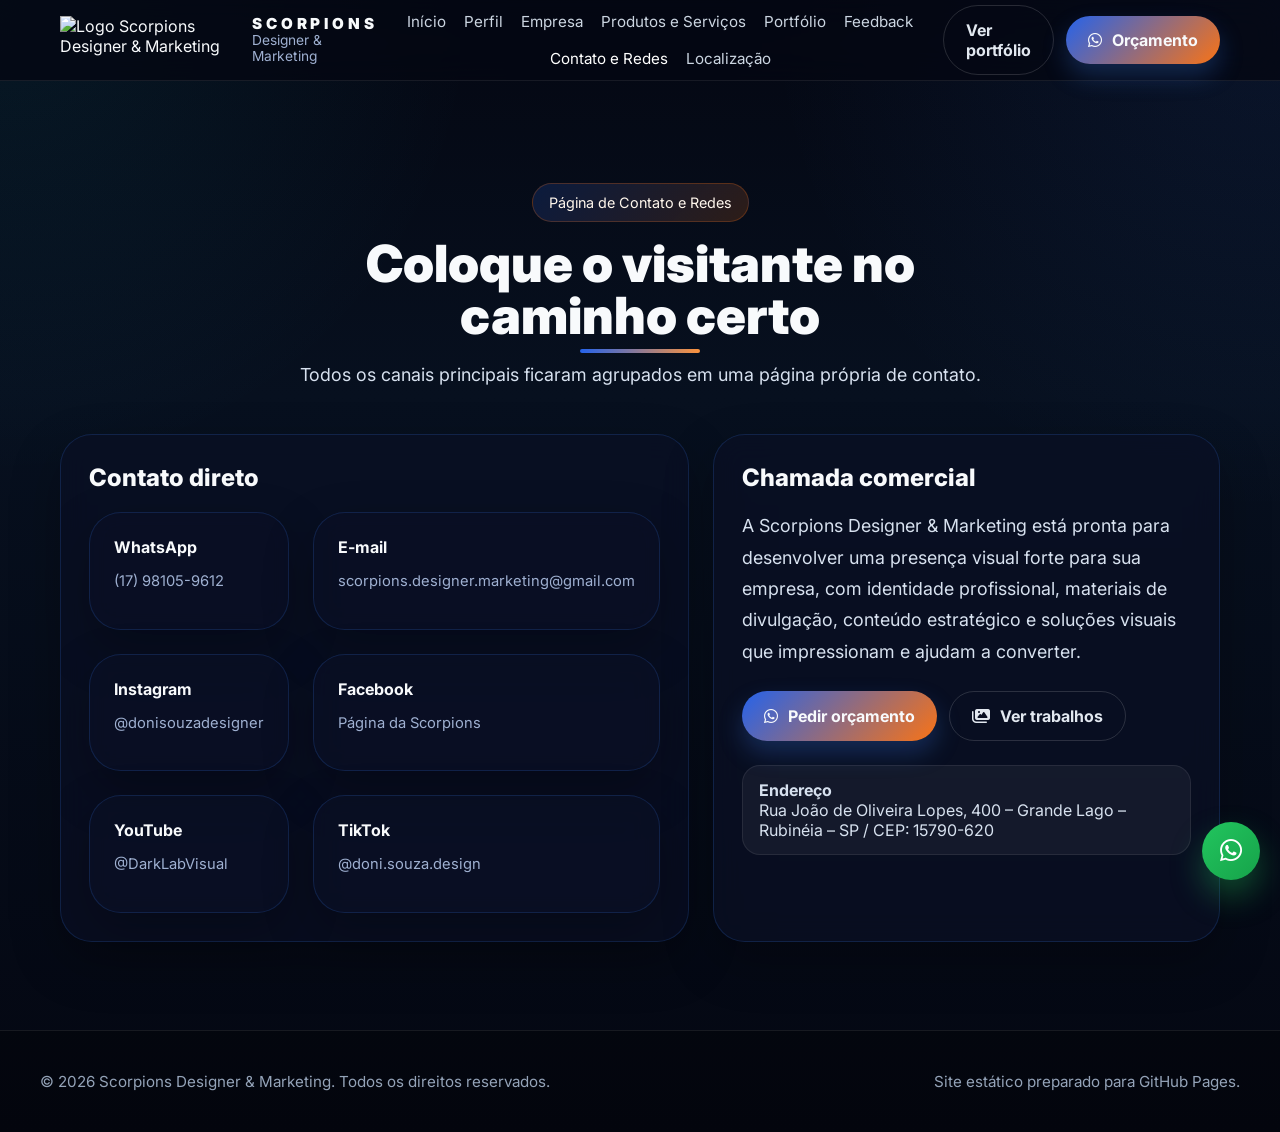
==== contato-redes.html @ 3c4b0440 "Add files via upload" ====
<!DOCTYPE html>
<html lang="pt-BR">
<head>
  <meta charset="UTF-8" />
  <meta name="viewport" content="width=device-width, initial-scale=1.0" />
  <meta name="description" content="Somos uma empresa de designer gráfico com experiência de mais de 40 anos na área de comunicação visual e marketing digital. Desenvolvemos conteúdo de artes gráficas, seja digital ou física. Nossa especialidade é o desenvolvimento de identidade visual empresarial e de marcas." />
  <meta name="theme-color" content="#050816" />
  <title>Contato e Redes | Scorpions Designer &amp; Marketing</title>
  <link rel="preconnect" href="https://fonts.googleapis.com">
  <link rel="preconnect" href="https://fonts.gstatic.com" crossorigin>
  <link href="https://fonts.googleapis.com/css2?family=Inter:wght@400;500;600;700;800;900&display=swap" rel="stylesheet">
  <link rel="stylesheet" href="https://cdnjs.cloudflare.com/ajax/libs/font-awesome/6.6.0/css/all.min.css">
  <link rel="stylesheet" href="assets/css/styles.css">
</head>
<body>
  <div class="noise"></div>
  <header class="site-header">
    <div class="container navbar">
      <a href="index.html" class="brand">
        <img src="https://i.postimg.cc/ZYfWFpmx/LOGO_SCORPIONS_2024_02.png" alt="Logo Scorpions Designer & Marketing">
        <div>
          <div class="brand-title">SCORPIONS</div>
          <div class="brand-sub">Designer & Marketing</div>
        </div>
      </a>
      <nav class="nav-links"><a href="index.html" class="">Início</a><a href="perfil.html" class="">Perfil</a><a href="empresa.html" class="">Empresa</a><a href="servicos.html" class="">Produtos e Serviços</a><a href="portfolio.html" class="">Portfólio</a><a href="feedback.html" class="">Feedback</a><a href="contato-redes.html" class="active">Contato e Redes</a><a href="localizacao.html" class="">Localização</a></nav>
      <div class="nav-actions">
        <a href="portfolio.html" class="btn-ghost hidden-mobile">Ver portfólio</a>
        <a href="https://wa.me/5517981059612?text=Olá!%20Vi%20o%20site%20da%20Scorpions%20Designer%20&%20Marketing%20e%20quero%20um%20orçamento." target="_blank" rel="noopener noreferrer" class="btn">
          <i class="fa-brands fa-whatsapp"></i><span class="hidden-mobile">Orçamento</span>
        </a>
      </div>
    </div>
  </header>
  
<main class="section">
  <div class="container">
    <div class="section-header">
      <p class="badge">Página de Contato e Redes</p>
      <h1 class="h2 glow-line">Coloque o visitante no caminho certo</h1>
      <p class="lead">Todos os canais principais ficaram agrupados em uma página própria de contato.</p>
    </div>
    <div class="two-col">
      <section class="glass panel">
        <h2 class="h3">Contato direto</h2>
        <div class="cards-grid" style="grid-template-columns:1fr 1fr;margin-top:20px">
          <a class="glass mini-card card-link" href="https://wa.me/5517981059612" target="_blank" rel="noopener noreferrer"><strong>WhatsApp</strong><p class="muted small">(17) 98105-9612</p></a>
          <a class="glass mini-card card-link" href="mailto:scorpions.designer.marketing@gmail.com"><strong>E-mail</strong><p class="muted small">scorpions.designer.marketing@gmail.com</p></a>
          <a class="glass mini-card card-link" href="https://www.instagram.com/donisouzadesigner/" target="_blank" rel="noopener noreferrer"><strong>Instagram</strong><p class="muted small">@donisouzadesigner</p></a>
          <a class="glass mini-card card-link" href="https://www.facebook.com/ScorpionsDesignerMarketingEInformatica" target="_blank" rel="noopener noreferrer"><strong>Facebook</strong><p class="muted small">Página da Scorpions</p></a>
          <a class="glass mini-card card-link" href="https://www.youtube.com/@DarkLabVisual" target="_blank" rel="noopener noreferrer"><strong>YouTube</strong><p class="muted small">@DarkLabVisual</p></a>
          <a class="glass mini-card card-link" href="https://www.tiktok.com/@doni.souza.design" target="_blank" rel="noopener noreferrer"><strong>TikTok</strong><p class="muted small">@doni.souza.design</p></a>
        </div>
      </section>
      <section class="glass panel">
        <h2 class="h3">Chamada comercial</h2>
        <p class="lead">A Scorpions Designer & Marketing está pronta para desenvolver uma presença visual forte para sua empresa, com identidade profissional, materiais de divulgação, conteúdo estratégico e soluções visuais que impressionam e ajudam a converter.</p>
        <div style="display:flex;flex-wrap:wrap;gap:12px;margin-top:24px">
          <a class="btn" href="https://wa.me/5517981059612?text=Olá!%20Vi%20o%20site%20da%20Scorpions%20Designer%20&%20Marketing%20e%20quero%20um%20orçamento." target="_blank" rel="noopener noreferrer"><i class="fa-brands fa-whatsapp"></i>Pedir orçamento</a>
          <a class="btn-ghost" href="portfolio.html"><i class="fa-solid fa-images"></i>Ver trabalhos</a>
        </div>
        <div class="notice" style="margin-top:24px">
          <strong>Endereço</strong><br>Rua João de Oliveira Lopes, 400 – Grande Lago – Rubinéia – SP / CEP: 15790-620
        </div>
      </section>
    </div>
  </div>
</main>

  
    <footer class="footer">
      <div class="container footer-inner">
        <p>© 2026 Scorpions Designer & Marketing. Todos os direitos reservados.</p>
        <p>Site estático preparado para GitHub Pages.</p>
      </div>
    </footer>
    <a class="whatsapp-float" href="https://wa.me/5517981059612?text=Olá!%20Vi%20o%20site%20da%20Scorpions%20Designer%20&%20Marketing%20e%20quero%20um%20orçamento." target="_blank" rel="noopener noreferrer" aria-label="WhatsApp">
      <i class="fa-brands fa-whatsapp"></i>
    </a>
    <script src="assets/js/site.js"></script>
    
</body>
</html>
---- assets/css/styles.css ----
:root{
  --bg:#050816;
  --bg-soft:#0a1024;
  --card:rgba(10,16,36,.72);
  --line:rgba(59,130,246,.18);
  --text:#f8fafc;
  --muted:#9fb0d1;
  --primary:#2563eb;
  --primary-2:#f97316;
  --accent:#fb923c;
  --success:#22c55e;
}
*{box-sizing:border-box;scroll-behavior:smooth}
body{
  margin:0;
  font-family:'Inter',system-ui,sans-serif;
  color:var(--text);
  background:
    radial-gradient(circle at top left, rgba(34,211,238,.08), transparent 28%),
    radial-gradient(circle at top right, rgba(59,130,246,.10), transparent 30%),
    linear-gradient(180deg, #040712 0%, #07101f 35%, #040712 100%);
}
a{text-decoration:none;color:inherit}
img{max-width:100%;display:block}
.noise{
  position:fixed;inset:0;pointer-events:none;opacity:.04;
  background-image:radial-gradient(#fff .5px, transparent .5px);
  background-size:14px 14px;z-index:60;mix-blend-mode:soft-light;
}
.site-header{
  position:sticky;top:0;z-index:50;
  border-bottom:1px solid rgba(255,255,255,.08);
  background:rgba(4,7,18,.78);
  backdrop-filter:blur(16px);
}
.container{max-width:1200px;margin:0 auto;padding:0 20px}
.navbar{min-height:80px;display:flex;align-items:center;justify-content:space-between;gap:20px}
.brand{display:flex;align-items:center;gap:12px;min-width:0}
.brand img{height:48px;width:auto}
.brand-title{font-weight:900;letter-spacing:.25em;font-size:.95rem;line-height:1}
.brand-sub{font-size:.86rem;color:var(--muted)}
.nav-links{display:flex;flex-wrap:wrap;gap:18px;align-items:center;justify-content:center}
.nav-links a{color:#cbd5e1;font-size:.95rem;transition:.25s}
.nav-links a:hover,.nav-links a.active{color:#fff}
.nav-actions{display:flex;align-items:center;gap:12px}
.btn,.btn-ghost{
  display:inline-flex;align-items:center;gap:10px;
  padding:14px 22px;border-radius:999px;font-weight:700;transition:.25s;
}
.btn{
  background:linear-gradient(135deg,var(--primary),var(--primary-2));
  box-shadow:0 12px 24px rgba(59,130,246,.25);
}
.btn:hover{filter:brightness(1.08)}
.btn-ghost{border:1px solid rgba(255,255,255,.14);color:#e2e8f0}
.btn-ghost:hover{border-color:rgba(249,115,22,.35);color:#fff}
.section{padding:88px 0}
.section-tight{padding:60px 0}
.hero{
  position:relative;overflow:hidden;min-height:calc(100vh - 80px);
  display:flex;align-items:center;
}
.hero::before{
  content:"";position:absolute;inset:0;z-index:-3;
  background:
    linear-gradient(180deg, rgba(4,7,18,.76), rgba(4,7,18,.96)),
    url('https://images.unsplash.com/photo-1516321318423-f06f85e504b3?q=80&w=1600&auto=format&fit=crop') center/cover no-repeat;
}
.hero::after{
  content:"";position:absolute;right:-10%;bottom:-18%;z-index:-2;
  width:min(58vw,760px);aspect-ratio:1;
  background:radial-gradient(circle, rgba(249,115,22,.18), transparent 60%);
  filter:blur(40px);
}
.logo-watermark{
  position:absolute;inset:0;display:grid;place-items:center;opacity:.10;pointer-events:none;z-index:-1;
}
.logo-watermark img{width:min(82vw,900px);filter:drop-shadow(0 0 30px rgba(249,115,22,.22)) drop-shadow(0 0 18px rgba(37,99,235,.35))}
.hero-grid,.two-col,.three-col,.four-col,.cards-grid{display:grid;gap:24px}
.hero-grid{grid-template-columns:1.2fr .8fr;align-items:center;min-height:calc(100vh - 80px)}
.two-col{grid-template-columns:1fr 1fr}
.three-col{grid-template-columns:repeat(3,1fr)}
.four-col{grid-template-columns:repeat(4,1fr)}
.cards-grid{grid-template-columns:repeat(3,1fr)}
.glass{
  background:var(--card);backdrop-filter:blur(14px);
  border:1px solid var(--line);box-shadow:0 20px 50px rgba(0,0,0,.25);
  border-radius:32px;
}
.panel{padding:28px}
.badge{
  display:inline-flex;align-items:center;gap:8px;border-radius:999px;
  border:1px solid rgba(249,115,22,.24);background:linear-gradient(135deg, rgba(37,99,235,.18), rgba(249,115,22,.16));
  color:#fff7ed;padding:10px 16px;font-size:.9rem
}
.dot{width:8px;height:8px;border-radius:999px;background:var(--accent)}
.h1{font-size:clamp(2.6rem,5vw,4.7rem);font-weight:900;line-height:.95;margin:18px 0}
.h2{font-size:clamp(2rem,4vw,3.4rem);font-weight:900;line-height:1.02;margin:0 0 14px}
.h3{font-size:1.5rem;font-weight:800;margin:0 0 10px}
.lead{font-size:1.12rem;line-height:1.75;color:#d7e1ef}
.muted{color:var(--muted)}
.gradient-text{
  background:linear-gradient(90deg,#60a5fa,#fb923c);
  -webkit-background-clip:text;background-clip:text;color:transparent;
}
.glow-line{position:relative}
.glow-line::after{
  content:"";position:absolute;left:50%;bottom:-12px;transform:translateX(-50%);
  width:120px;height:4px;border-radius:999px;background:linear-gradient(90deg,var(--primary),var(--accent))
}
.kpis{display:grid;grid-template-columns:repeat(3,1fr);gap:16px;margin-top:32px}
.kpi{padding:22px}
.kpi strong{display:block;font-size:1.9rem}
.card-link,.service-card,.review-card,.portfolio-card{transition:.25s}
.card-link:hover,.service-card:hover,.review-card:hover,.portfolio-card:hover{
  transform:translateY(-6px);border-color:rgba(249,115,22,.35);box-shadow:0 18px 40px rgba(0,0,0,.28)
}
.card-link{padding:24px}
.section-header{max-width:760px;margin:0 auto 44px;text-align:center}
.profile-photo{
  aspect-ratio:1/1;border-radius:28px;overflow:hidden;background:#0b1229;
  border:1px solid rgba(148,163,184,.16)
}
.list-check{display:grid;gap:10px;color:#d8e3ef;padding:0;margin:0;list-style:none}
.list-check li{display:flex;gap:10px;align-items:flex-start}
.list-check i{color:var(--accent);margin-top:4px}
.service-card,.review-card,.mini-card,.location-card{padding:24px}
.portfolio-controls{display:flex;flex-wrap:wrap;gap:12px}
.filter-btn{
  border:1px solid rgba(255,255,255,.15);color:#e2e8f0;background:transparent;
  padding:12px 18px;border-radius:999px;cursor:pointer;transition:.25s
}
.filter-btn.active,.filter-btn:hover{background:linear-gradient(135deg, rgba(37,99,235,.26), rgba(249,115,22,.24));border-color:rgba(249,115,22,.35);color:#fff}
.portfolio-grid{display:grid;grid-template-columns:repeat(4,1fr);gap:20px}
.portfolio-media{
  aspect-ratio:4/5;overflow:hidden;border-radius:26px 26px 0 0;
  background:linear-gradient(135deg, rgba(15,23,42,.98), rgba(30,41,59,.95))
}
.portfolio-media img,.portfolio-media video,.portfolio-media iframe{width:100%;height:100%;border:0;display:block;object-fit:cover}
.portfolio-content{padding:16px 18px}
.portfolio-badge{
  position:absolute;top:12px;right:12px;background:rgba(3,7,18,.75);
  border:1px solid rgba(148,163,184,.22);color:#e2e8f0;border-radius:999px;font-size:.74rem;padding:8px 12px
}
.portfolio-card{overflow:hidden}
.portfolio-card .portfolio-media-wrap{position:relative}
.placeholder-card{opacity:.78}
.feedback-form{display:grid;gap:14px}
.field{display:grid;gap:8px}
.input,.textarea{
  width:100%;border-radius:20px;border:1px solid rgba(255,255,255,.10);
  background:rgba(255,255,255,.05);padding:14px 16px;color:#fff;outline:0
}
.input:focus,.textarea:focus{border-color:rgba(34,211,238,.4)}
.map-frame{width:100%;min-height:420px;border:0;border-radius:26px}
.footer{border-top:1px solid rgba(255,255,255,.08);background:rgba(0,0,0,.28)}
.footer-inner{padding:26px 0;display:flex;gap:12px;justify-content:space-between;align-items:center;color:#94a3b8;font-size:.95rem}
.whatsapp-float{
  position:fixed;right:20px;bottom:20px;z-index:70;width:58px;height:58px;border-radius:999px;
  display:grid;place-items:center;background:linear-gradient(135deg,#22c55e,#16a34a);
  box-shadow:0 16px 32px rgba(34,197,94,.35);color:white;font-size:1.6rem
}
.hero-actions{display:flex;flex-wrap:wrap;gap:14px}
.callout-list{display:grid;gap:14px}
.split-action{display:flex;flex-wrap:wrap;gap:14px;justify-content:space-between;align-items:flex-start}
.quick-nav{display:grid;grid-template-columns:repeat(3,1fr);gap:18px}
.small{font-size:.92rem}
.notice{padding:14px 16px;border-radius:18px;background:rgba(255,255,255,.05);border:1px solid rgba(255,255,255,.08);color:#d7e1ef}
.hidden-mobile{display:inline-flex}
@media (max-width:1100px){
  .hero-grid,.two-col,.three-col,.four-col,.cards-grid,.quick-nav,.portfolio-grid{grid-template-columns:1fr 1fr}
}
@media (max-width:820px){
  .nav-links{display:none}
  .hero-grid,.two-col,.three-col,.four-col,.cards-grid,.quick-nav,.portfolio-grid,.kpis{grid-template-columns:1fr}
  .hidden-mobile{display:none}
  .section{padding:72px 0}
  .panel,.service-card,.review-card,.mini-card,.location-card,.card-link{padding:22px}
  .footer-inner{flex-direction:column;text-align:center}
  .brand-title{font-size:.82rem}
}
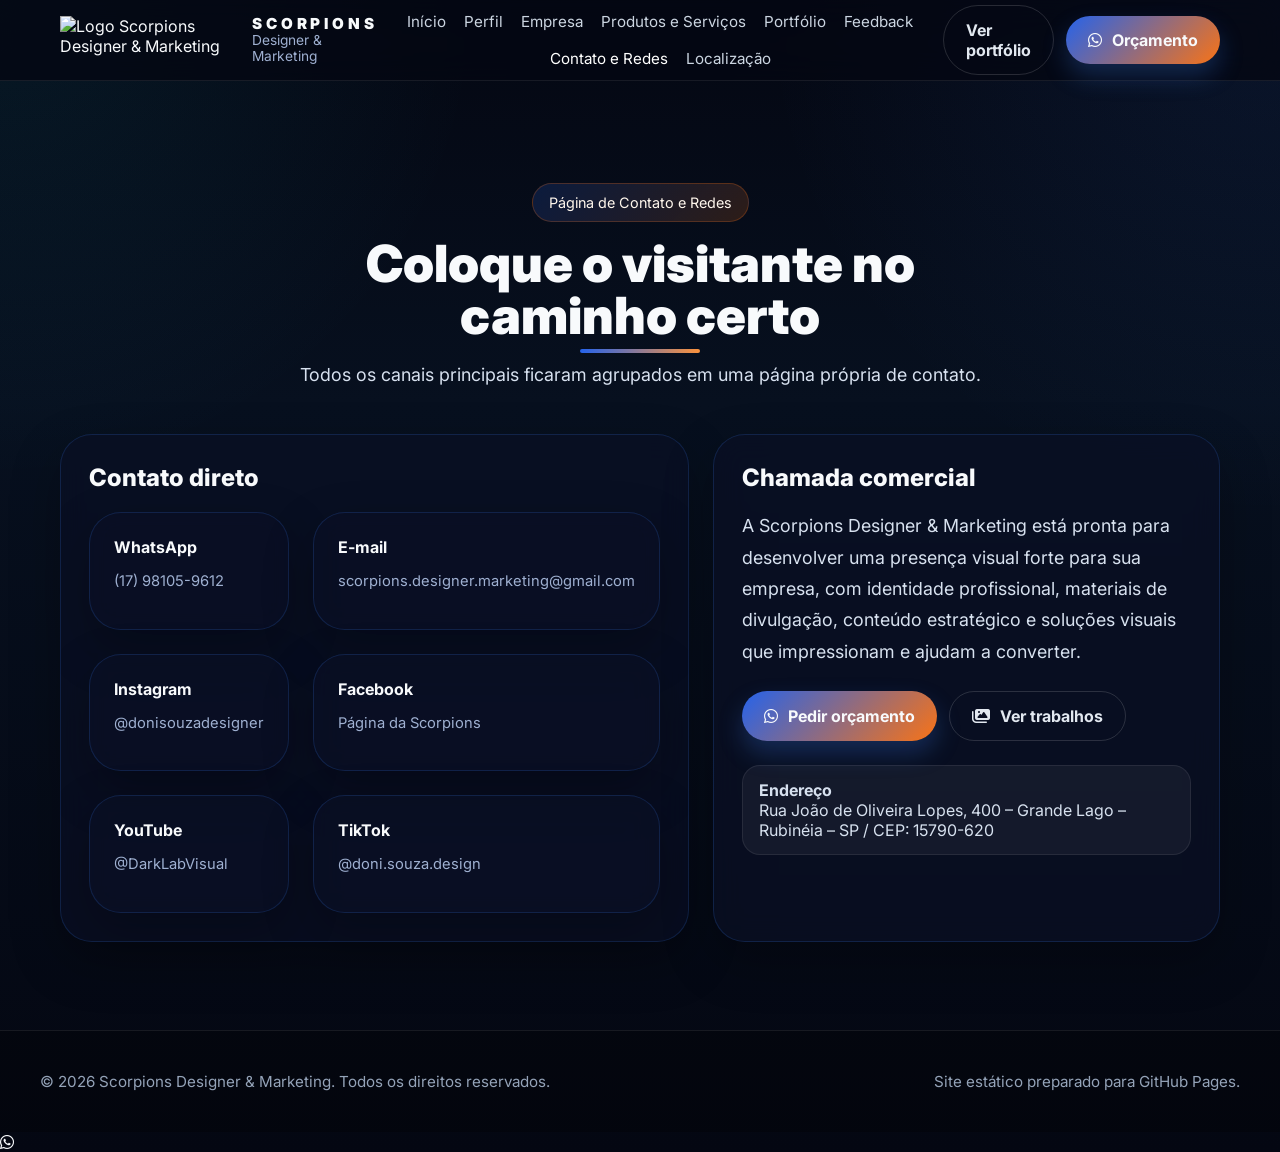
==== commit d3d5c99a: "Update contato-redes.html" ====
--- a/contato-redes.html
+++ b/contato-redes.html
@@ -74,7 +74,7 @@
         <p>Site estático preparado para GitHub Pages.</p>
       </div>
     </footer>
-    <a class="whatsapp-float" href="https://wa.me/5517981059612?text=Olá!%20Vi%20o%20site%20da%20Scorpions%20Designer%20&%20Marketing%20e%20quero%20um%20orçamento." target="_blank" rel="noopener noreferrer" aria-label="WhatsApp">
+    <a href="https://wa.me/5517981059612?text=Ol%C3%A1!%20Vi%20o%20site%20da%20Scorpions%20Designer%20%26%20Marketing%20e%20quero%20um%20or%C3%A7amento." target="_blank" rel="noopener noreferrer">
       <i class="fa-brands fa-whatsapp"></i>
     </a>
     <script src="assets/js/site.js"></script>
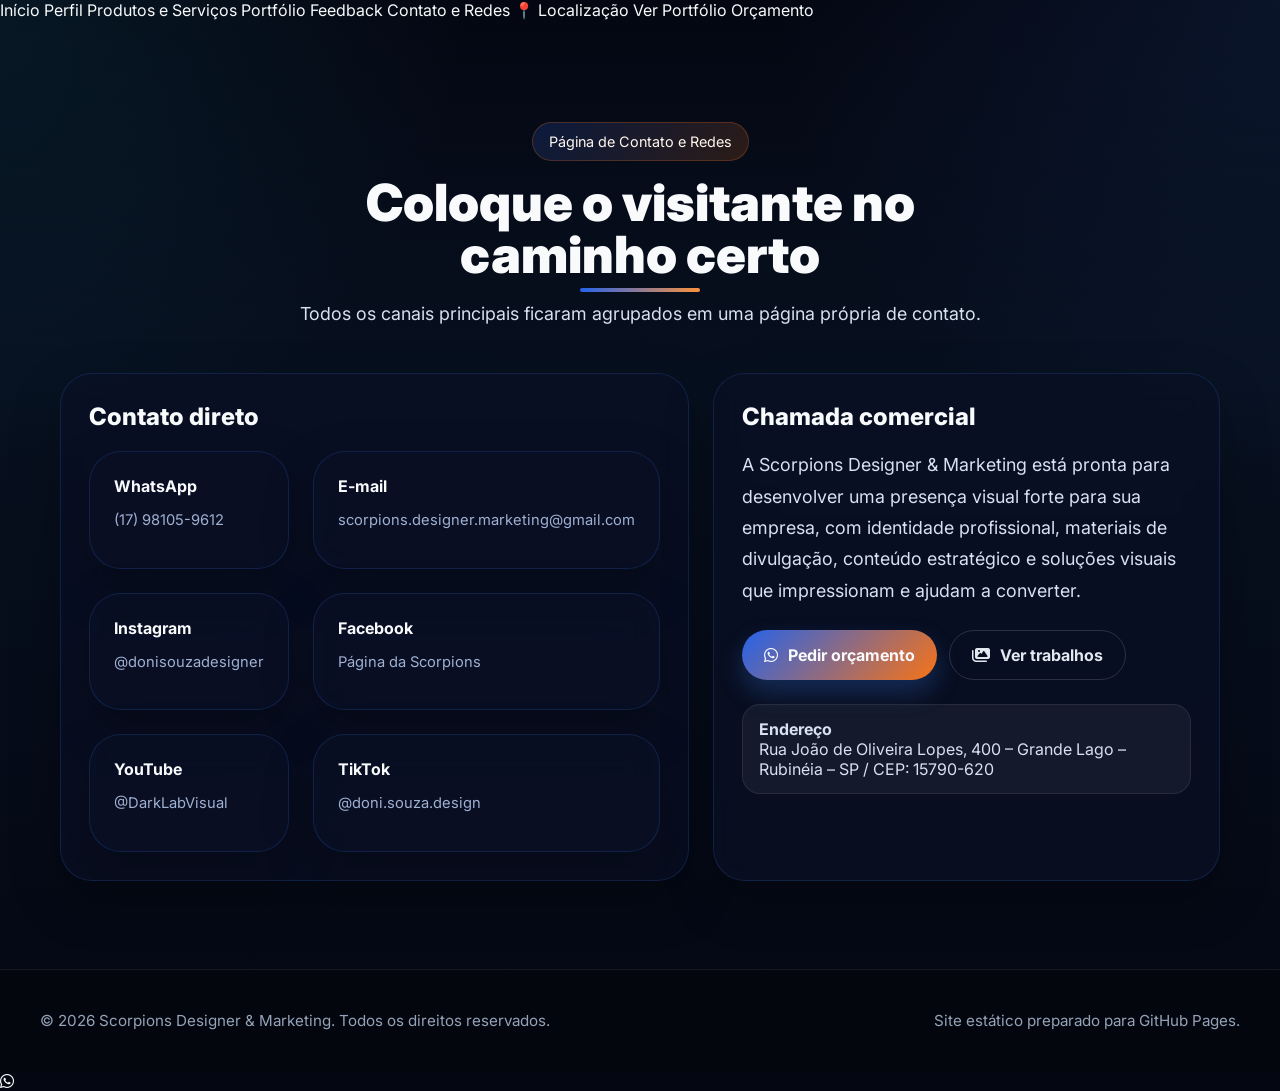
==== commit c5849d25: "Update contato-redes.html" ====
--- a/contato-redes.html
+++ b/contato-redes.html
@@ -14,24 +14,28 @@
 </head>
 <body>
   <div class="noise"></div>
-  <header class="site-header">
-    <div class="container navbar">
-      <a href="index.html" class="brand">
-        <img src="https://i.postimg.cc/ZYfWFpmx/LOGO_SCORPIONS_2024_02.png" alt="Logo Scorpions Designer & Marketing">
-        <div>
-          <div class="brand-title">SCORPIONS</div>
-          <div class="brand-sub">Designer & Marketing</div>
-        </div>
-      </a>
-      <nav class="nav-links"><a href="index.html" class="">Início</a><a href="perfil.html" class="">Perfil</a><a href="empresa.html" class="">Empresa</a><a href="servicos.html" class="">Produtos e Serviços</a><a href="portfolio.html" class="">Portfólio</a><a href="feedback.html" class="">Feedback</a><a href="contato-redes.html" class="active">Contato e Redes</a><a href="localizacao.html" class="">Localização</a></nav>
-      <div class="nav-actions">
-        <a href="portfolio.html" class="btn-ghost hidden-mobile">Ver portfólio</a>
-        <a href="https://wa.me/5517981059612?text=Olá!%20Vi%20o%20site%20da%20Scorpions%20Designer%20&%20Marketing%20e%20quero%20um%20orçamento." target="_blank" rel="noopener noreferrer" class="btn">
-          <i class="fa-brands fa-whatsapp"></i><span class="hidden-mobile">Orçamento</span>
+  <header class="scorpions-header">
+  <div class="scorpions-header-bg">
+    <div class="scorpions-header-inner">
+      <nav class="scorpions-header-nav">
+        <a href="index.html" class="scorpions-nav-btn orange">Início</a>
+        <a href="perfil.html" class="scorpions-nav-btn blue">Perfil</a>
+        <a href="servicos.html" class="scorpions-nav-btn orange">Produtos e Serviços</a>
+        <a href="portfolio.html" class="scorpions-nav-btn blue">Portfólio</a>
+        <a href="feedback.html" class="scorpions-nav-btn orange">Feedback</a>
+        <a href="contato-redes.html" class="scorpions-nav-btn blue">Contato e Redes</a>
+        <a href="localizacao.html" class="scorpions-nav-btn blue">📍 Localização</a>
+        <a href="portfolio.html" class="scorpions-nav-btn black">Ver Portfólio</a>
+        <a href="https://wa.me/5517981059612?text=Ol%C3%A1!%20Vi%20o%20site%20da%20Scorpions%20Designer%20%26%20Marketing%20e%20quero%20um%20or%C3%A7amento."
+           target="_blank"
+           rel="noopener noreferrer"
+           class="scorpions-nav-btn whatsapp">
+          Orçamento
         </a>
-      </div>
+      </nav>
     </div>
-  </header>
+  </div>
+</header>
   
 <main class="section">
   <div class="container">
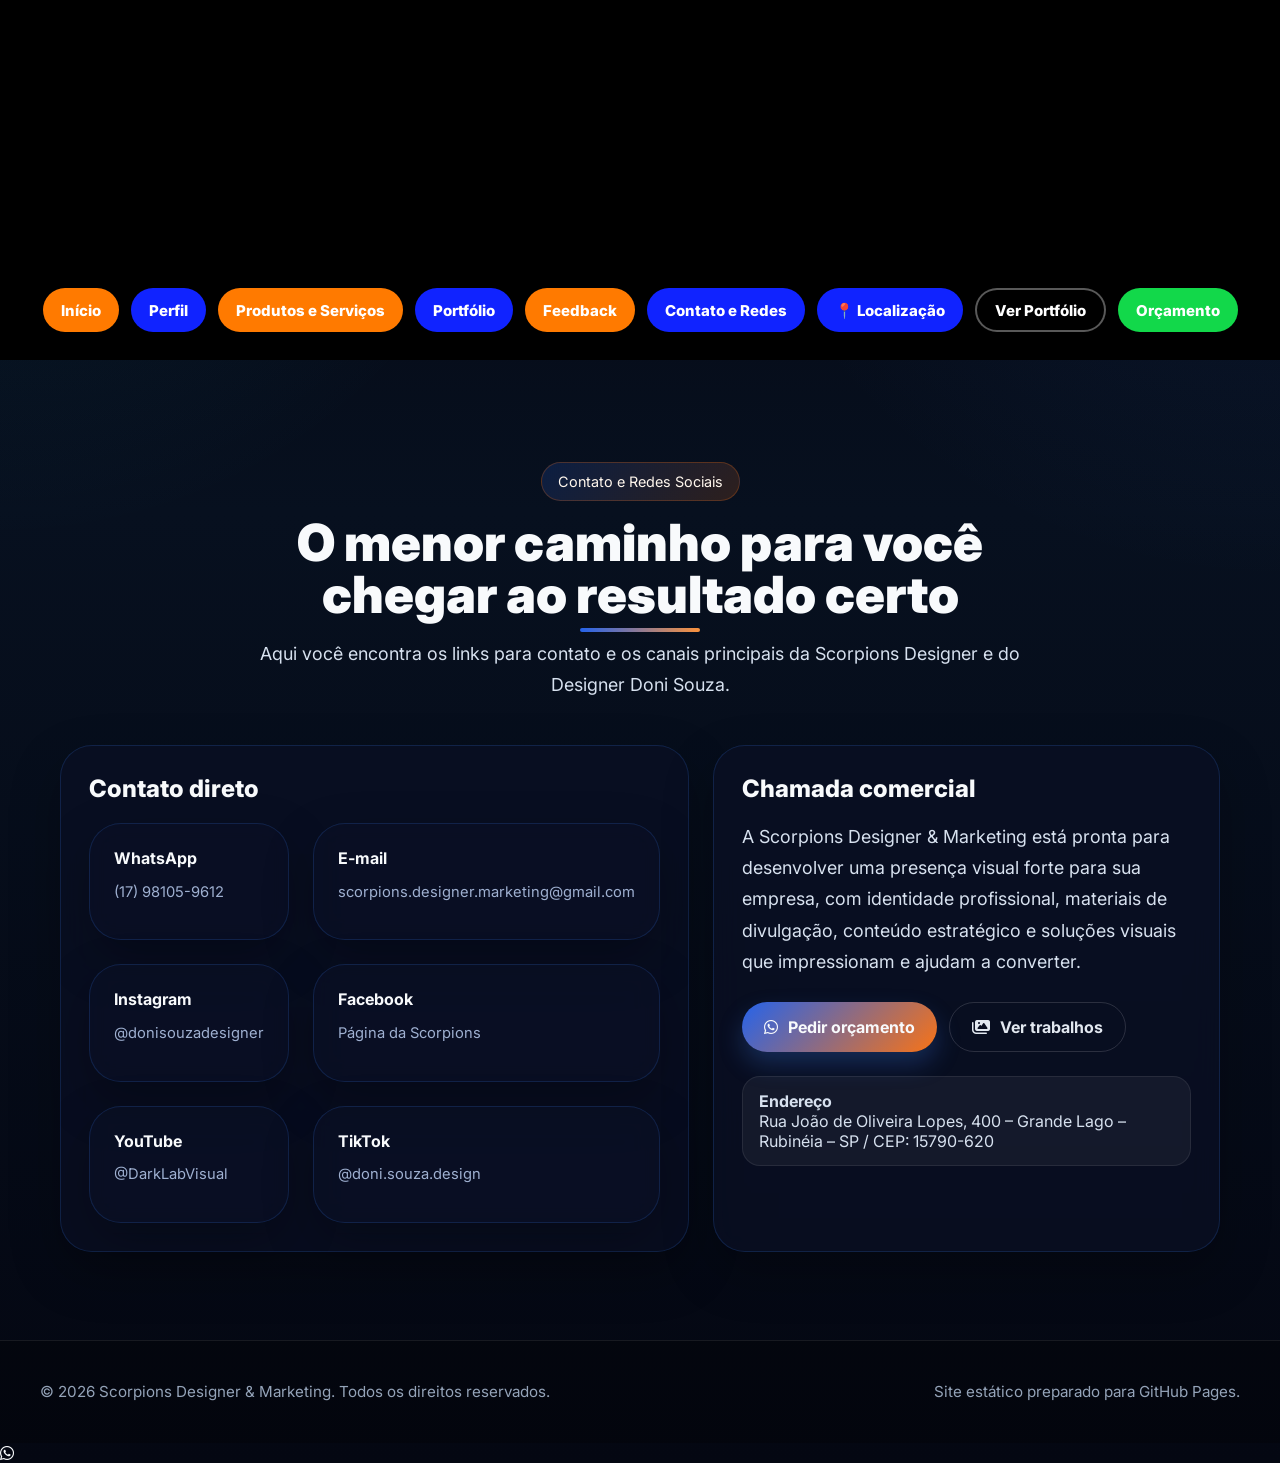
==== commit 3c3ac913: "Update contato-redes.html" ====
--- a/contato-redes.html
+++ b/contato-redes.html
@@ -40,9 +40,9 @@
 <main class="section">
   <div class="container">
     <div class="section-header">
-      <p class="badge">Página de Contato e Redes</p>
-      <h1 class="h2 glow-line">Coloque o visitante no caminho certo</h1>
-      <p class="lead">Todos os canais principais ficaram agrupados em uma página própria de contato.</p>
+      <p class="badge">Contato e Redes Sociais</p>
+      <h1 class="h2 glow-line">O menor caminho para você chegar ao resultado certo</h1>
+      <p class="lead">Aqui você encontra os links para contato e os canais principais da Scorpions Designer e do Designer Doni Souza.</p>
     </div>
     <div class="two-col">
       <section class="glass panel">
--- a/assets/css/styles.css
+++ b/assets/css/styles.css
@@ -180,3 +180,174 @@
   .footer-inner{flex-direction:column;text-align:center}
   .brand-title{font-size:.82rem}
 }
+.scorpions-header {
+  width: 100%;
+  background: #000;
+}
+
+.scorpions-header-bg {
+  min-height: 360px;
+  background: url("../header/cabecalho-scorpions.png") center center / cover no-repeat;
+  display: flex;
+  align-items: flex-end;
+  justify-content: center;
+  padding: 24px 20px 28px;
+}
+
+.scorpions-header-nav {
+  display: flex;
+  flex-wrap: wrap;
+  justify-content: center;
+  gap: 14px 16px;
+  max-width: 1200px;
+}
+
+.scorpions-nav-btn {
+  display: inline-flex;
+  align-items: center;
+  justify-content: center;
+  min-height: 58px;
+  padding: 0 26px;
+  border-radius: 999px;
+  font-weight: 800;
+  font-size: 18px;
+  text-decoration: none;
+  color: #fff;
+  transition: .2s;
+}
+
+.scorpions-nav-btn:hover {
+  transform: translateY(-2px);
+}
+
+.scorpions-nav-btn.orange {
+  background: #ff7a00;
+}
+
+.scorpions-nav-btn.blue {
+  background: #1023ff;
+}
+
+.scorpions-nav-btn.black {
+  background: #000;
+  border: 2px solid rgba(255,255,255,0.35);
+}
+
+.scorpions-nav-btn.whatsapp {
+  background: #12d84a;
+}
+
+@media (max-width: 820px) {
+  .scorpions-header-bg {
+    min-height: 280px;
+    padding: 18px 14px 22px;
+  }
+
+  .scorpions-nav-btn {
+    min-height: 48px;
+    padding: 0 18px;
+    font-size: 15px;
+  }
+}
+
+@media (max-width: 560px) {
+  .scorpions-nav-btn {
+    width: calc(50% - 8px);
+    min-width: 140px;
+    padding: 12px 14px;
+    text-align: center;
+    line-height: 1.2;
+  }
+}
+.scorpions-header {
+  width: 100%;
+  background: #000;
+}
+
+.scorpions-header-bg {
+  width: 100%;
+  height: 220px;
+  background: url("../header/cabecalho-scorpions.png") center center / cover no-repeat;
+}
+
+.scorpions-header-menu {
+  background: #000;
+  padding: 14px 12px 18px;
+  border-top: 1px solid rgba(255,255,255,0.08);
+}
+
+.scorpions-header-nav {
+  display: flex;
+  flex-wrap: wrap;
+  justify-content: center;
+  gap: 10px 12px;
+  max-width: 1200px;
+  margin: 0 auto;
+}
+
+.scorpions-nav-btn {
+  display: inline-flex;
+  align-items: center;
+  justify-content: center;
+  min-height: 44px;
+  padding: 0 18px;
+  border-radius: 999px;
+  font-weight: 800;
+  font-size: 15px;
+  text-decoration: none;
+  color: #fff;
+  transition: .2s;
+  white-space: nowrap;
+}
+
+.scorpions-nav-btn:hover {
+  transform: translateY(-2px);
+}
+
+.scorpions-nav-btn.orange {
+  background: #ff7a00;
+}
+
+.scorpions-nav-btn.blue {
+  background: #1023ff;
+}
+
+.scorpions-nav-btn.black {
+  background: #000;
+  border: 2px solid rgba(255,255,255,0.35);
+}
+
+.scorpions-nav-btn.whatsapp {
+  background: #12d84a;
+}
+
+@media (max-width: 820px) {
+  .scorpions-header-bg {
+    height: 170px;
+  }
+
+  .scorpions-nav-btn {
+    min-height: 40px;
+    padding: 0 14px;
+    font-size: 14px;
+  }
+}
+
+@media (max-width: 560px) {
+  .scorpions-header-bg {
+    height: 130px;
+  }
+
+  .scorpions-header-nav {
+    gap: 8px;
+  }
+
+  .scorpions-nav-btn {
+    width: calc(50% - 6px);
+    min-width: 130px;
+    white-space: normal;
+    text-align: center;
+    line-height: 1.2;
+    padding: 10px 12px;
+  }
+}
